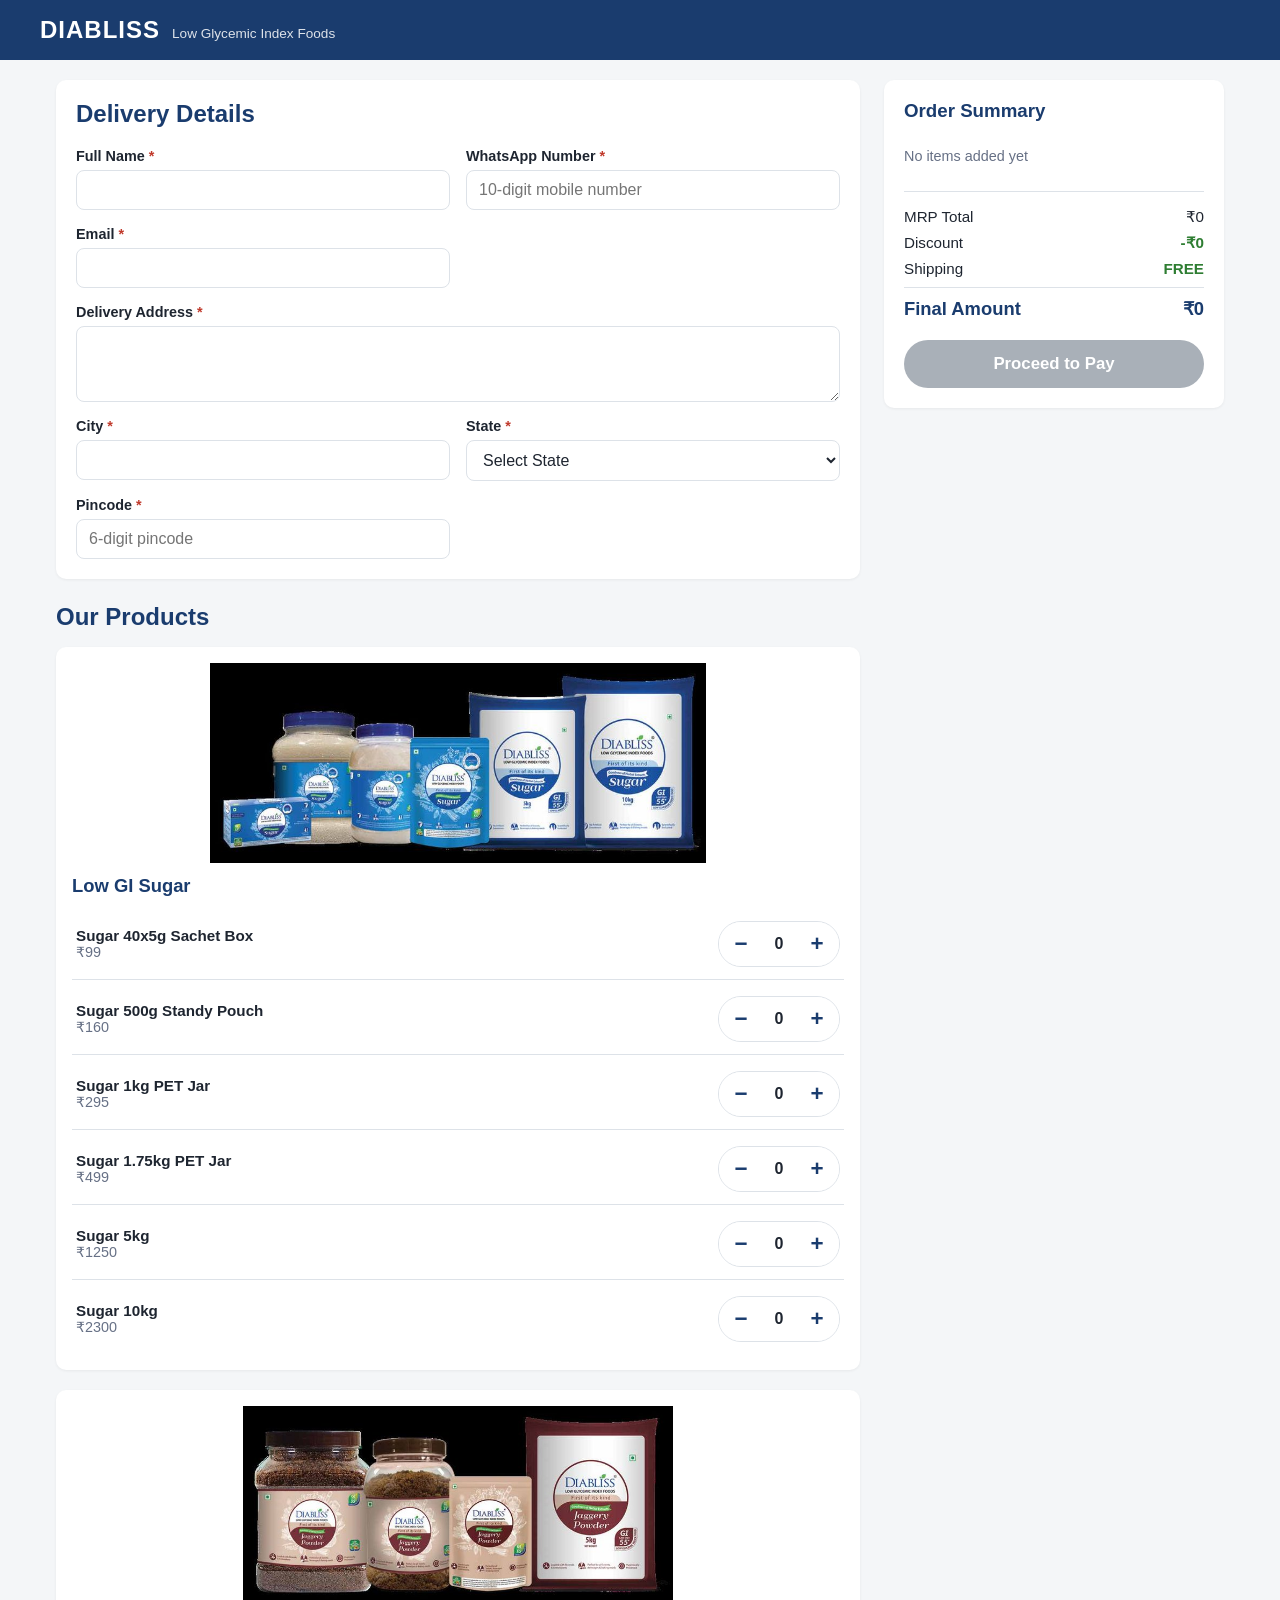
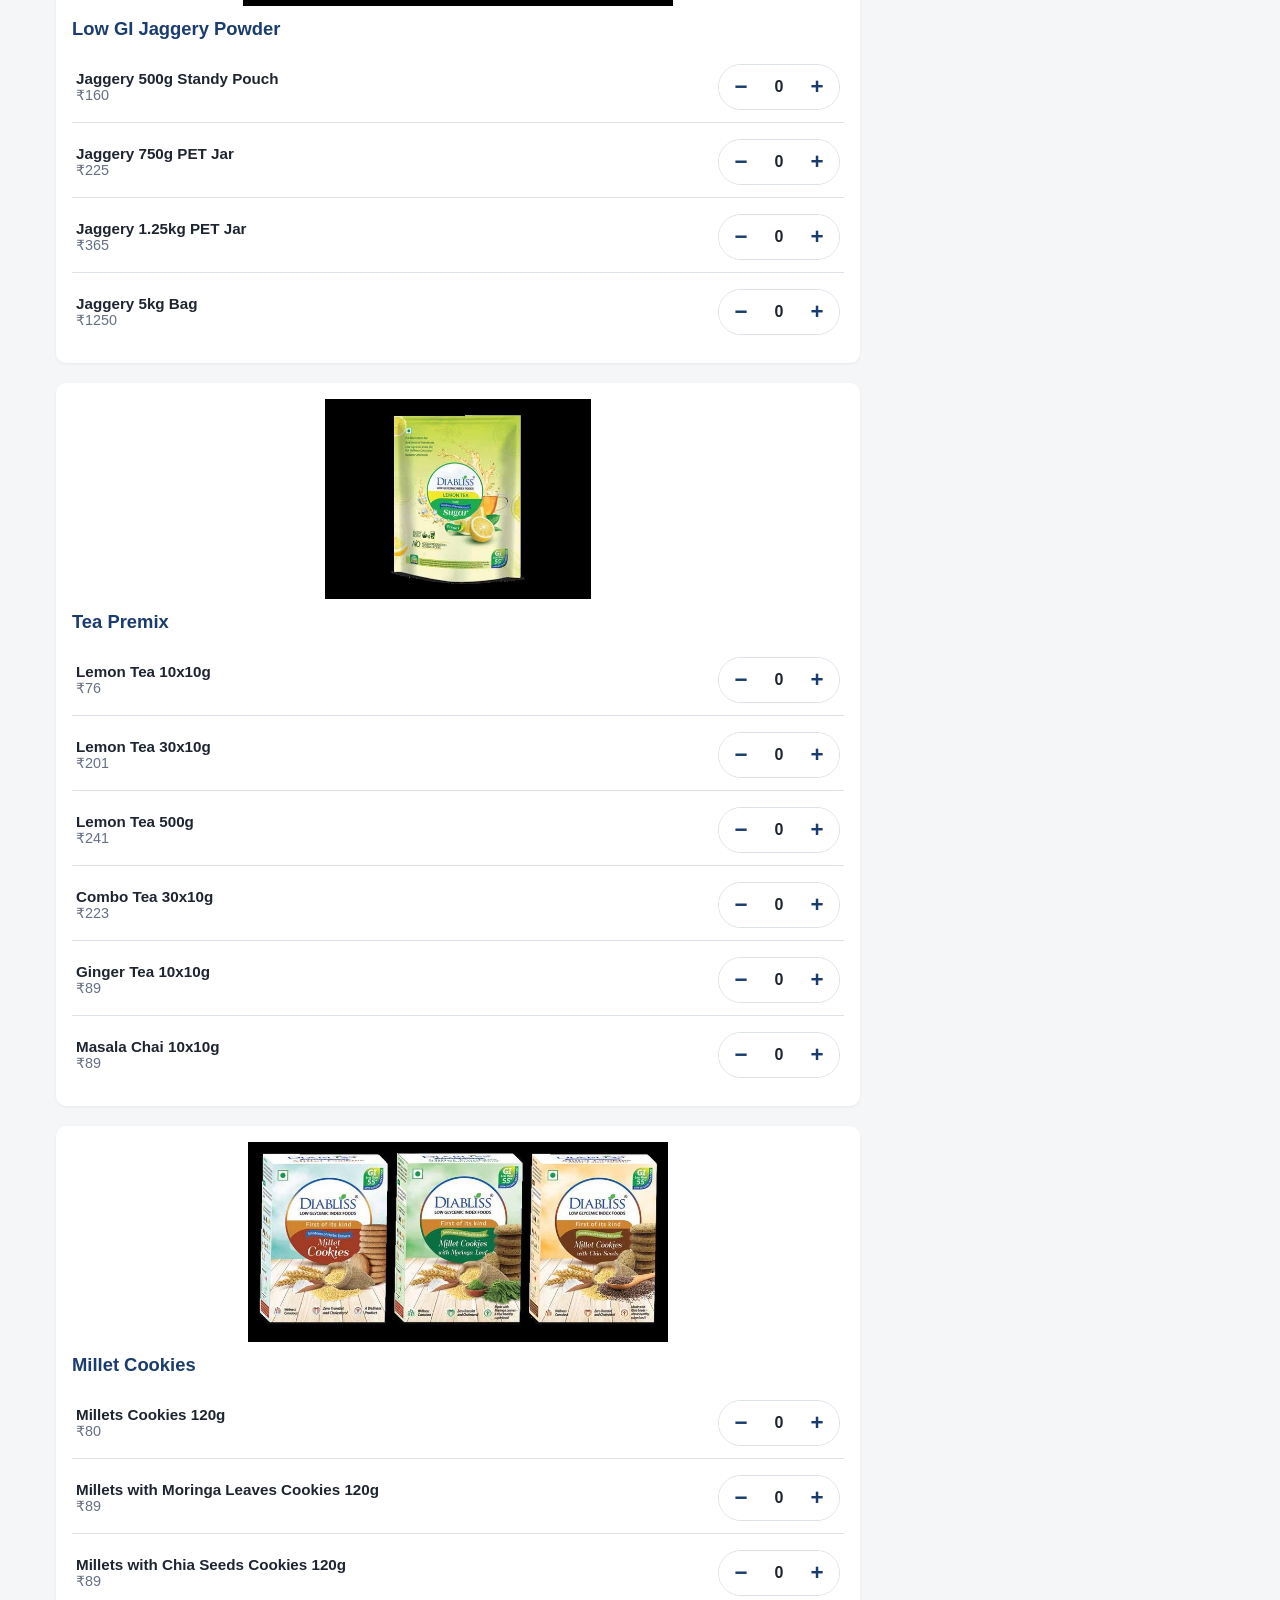
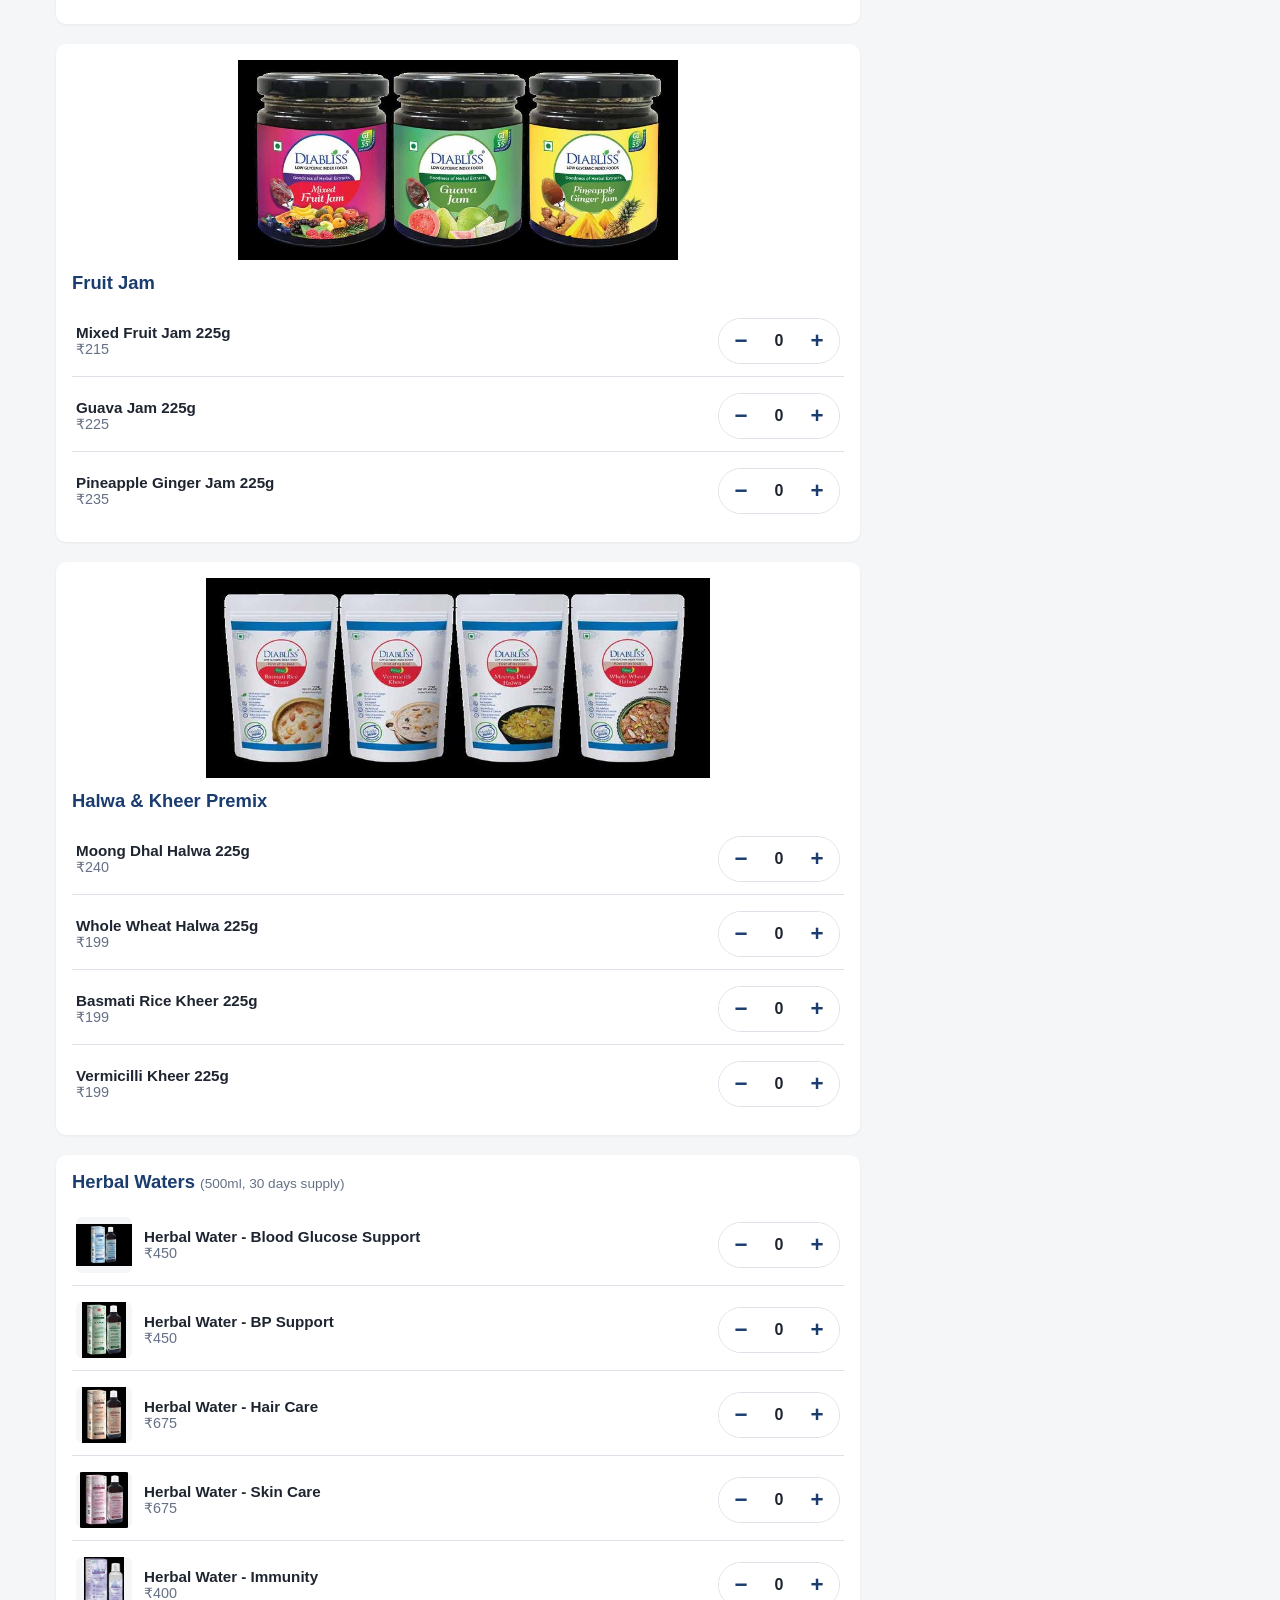
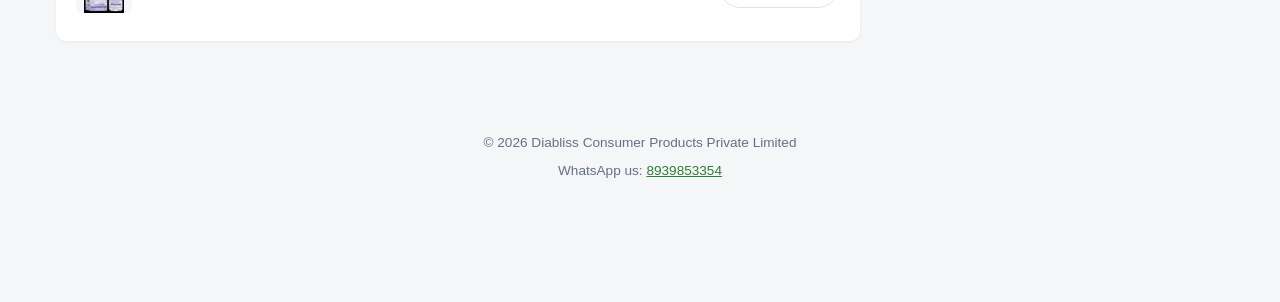
==== orders/index.html @ c4ac54f7 "Initial build: Diabliss B2C order portal Adds a mobile-first order portal under orders/ (lowgifoods." ====
<!DOCTYPE html>
<html lang="en">
<head>
<meta charset="UTF-8">
<meta name="viewport" content="width=device-width, initial-scale=1.0">
<title>Diabliss Consumer Products — Order Online</title>
<link rel="stylesheet" href="css/style.css">
</head>
<body>

<header class="site-header">
  <div class="brand">
    <span class="brand-name">DIABLISS</span>
    <span class="brand-tagline">Low Glycemic Index Foods</span>
  </div>
</header>

<main class="page">

  <div class="content-grid">

    <div class="main-col">

      <section class="order-form" id="order-form">
        <h2>Delivery Details</h2>

        <div class="form-grid">
          <div class="form-field">
            <label for="fullName">Full Name <span class="req">*</span></label>
            <input type="text" id="fullName" name="fullName" required autocomplete="name">
          </div>

          <div class="form-field">
            <label for="whatsapp">WhatsApp Number <span class="req">*</span></label>
            <input type="tel" id="whatsapp" name="whatsapp" required maxlength="10" pattern="[0-9]{10}" placeholder="10-digit mobile number" autocomplete="tel">
          </div>

          <div class="form-field">
            <label for="email">Email <span class="req">*</span></label>
            <input type="email" id="email" name="email" required autocomplete="email">
          </div>

          <div class="form-field form-field-wide">
            <label for="address">Delivery Address <span class="req">*</span></label>
            <textarea id="address" name="address" rows="3" required autocomplete="street-address"></textarea>
          </div>

          <div class="form-field">
            <label for="city">City <span class="req">*</span></label>
            <input type="text" id="city" name="city" required autocomplete="address-level2">
          </div>

          <div class="form-field">
            <label for="state">State <span class="req">*</span></label>
            <select id="state" name="state" required autocomplete="address-level1">
              <option value="">Select State</option>
              <option>Andhra Pradesh</option>
              <option>Arunachal Pradesh</option>
              <option>Assam</option>
              <option>Bihar</option>
              <option>Chhattisgarh</option>
              <option>Goa</option>
              <option>Gujarat</option>
              <option>Haryana</option>
              <option>Himachal Pradesh</option>
              <option>Jharkhand</option>
              <option>Karnataka</option>
              <option>Kerala</option>
              <option>Madhya Pradesh</option>
              <option>Maharashtra</option>
              <option>Manipur</option>
              <option>Meghalaya</option>
              <option>Mizoram</option>
              <option>Nagaland</option>
              <option>Odisha</option>
              <option>Punjab</option>
              <option>Rajasthan</option>
              <option>Sikkim</option>
              <option>Tamil Nadu</option>
              <option>Telangana</option>
              <option>Tripura</option>
              <option>Uttar Pradesh</option>
              <option>Uttarakhand</option>
              <option>West Bengal</option>
              <option>Andaman and Nicobar Islands</option>
              <option>Chandigarh</option>
              <option>Dadra and Nagar Haveli and Daman and Diu</option>
              <option>Delhi</option>
              <option>Jammu and Kashmir</option>
              <option>Ladakh</option>
              <option>Lakshadweep</option>
              <option>Puducherry</option>
            </select>
          </div>

          <div class="form-field">
            <label for="pincode">Pincode <span class="req">*</span></label>
            <input type="text" id="pincode" name="pincode" required maxlength="6" pattern="[0-9]{6}" placeholder="6-digit pincode" autocomplete="postal-code">
          </div>
        </div>
      </section>

      <section class="catalog" id="catalog">
        <h2>Our Products</h2>
        <div id="catalog-container"></div>
      </section>

    </div>

    <aside class="summary-panel" id="summary-panel">
      <div class="summary-inner">
        <h3 class="summary-title">Order Summary</h3>
        <div class="summary-items" id="summary-items">
          <p class="summary-empty">No items added yet</p>
        </div>
        <div class="summary-totals">
          <div class="summary-row">
            <span>MRP Total</span>
            <span id="summary-mrp">₹0</span>
          </div>
          <div class="summary-row summary-discount" id="summary-discount-row" hidden>
            <span id="summary-discount-label">Discount</span>
            <span id="summary-discount-amount">-₹0</span>
          </div>
          <div class="summary-row summary-shipping">
            <span>Shipping</span>
            <span>FREE</span>
          </div>
          <div class="summary-row summary-final">
            <span>Final Amount</span>
            <span id="summary-final">₹0</span>
          </div>
        </div>
        <button type="button" id="proceed-btn" class="proceed-btn" disabled>Proceed to Pay</button>
        <p class="payment-error" id="payment-error" hidden></p>
      </div>
    </aside>

  </div>

</main>

<footer class="site-footer">
  <p>&copy; <span id="year"></span> Diabliss Consumer Products Private Limited</p>
  <p>WhatsApp us: <a href="https://wa.me/918939853354">8939853354</a></p>
</footer>

<script src="js/config.js"></script>
<script src="js/products.js"></script>
<script src="js/cart.js"></script>
<script src="https://checkout.razorpay.com/v1/checkout.js"></script>
<script src="js/payment.js"></script>
<script>
  document.getElementById('year').textContent = new Date().getFullYear();
</script>
</body>
</html>
---- orders/css/style.css ----
:root {
  --blue: #1a3c6e;
  --green: #2e7d32;
  --white: #ffffff;
  --bg: #f4f6f8;
  --text: #1e2530;
  --text-muted: #667085;
  --border: #dde2e8;
  --danger: #c0392b;
  --radius: 10px;
}

* {
  box-sizing: border-box;
}

body {
  margin: 0;
  font-family: -apple-system, BlinkMacSystemFont, 'Segoe UI', Roboto, Helvetica, Arial, sans-serif;
  background: var(--bg);
  color: var(--text);
  padding-bottom: 90px;
}

h1, h2, h3 {
  color: var(--blue);
  margin-top: 0;
}

a {
  color: var(--green);
}

/* Header */

.site-header {
  background: var(--blue);
  color: var(--white);
  padding: 16px 20px;
}

.brand {
  max-width: 1200px;
  margin: 0 auto;
  display: flex;
  align-items: baseline;
  gap: 12px;
}

.brand-name {
  font-size: 1.5rem;
  font-weight: 800;
  letter-spacing: 1px;
}

.brand-tagline {
  font-size: 0.85rem;
  opacity: 0.85;
}

/* Layout */

.page {
  max-width: 1200px;
  margin: 0 auto;
  padding: 20px 16px 40px;
}

.content-grid {
  display: grid;
  grid-template-columns: 1fr;
  gap: 24px;
}

@media (min-width: 900px) {
  .content-grid {
    grid-template-columns: 1fr 340px;
    align-items: start;
  }
}

/* Order form */

.order-form {
  background: var(--white);
  border-radius: var(--radius);
  padding: 20px;
  margin-bottom: 24px;
  box-shadow: 0 1px 3px rgba(0, 0, 0, 0.06);
}

.form-grid {
  display: grid;
  grid-template-columns: 1fr;
  gap: 16px;
}

@media (min-width: 600px) {
  .form-grid {
    grid-template-columns: 1fr 1fr;
  }
  .form-field-wide {
    grid-column: 1 / -1;
  }
}

.form-field {
  display: flex;
  flex-direction: column;
  gap: 6px;
}

.form-field label {
  font-size: 0.9rem;
  font-weight: 600;
  color: var(--text);
}

.req {
  color: var(--danger);
}

.form-field input,
.form-field select,
.form-field textarea {
  padding: 10px 12px;
  border: 1px solid var(--border);
  border-radius: 8px;
  font-size: 1rem;
  font-family: inherit;
  background: var(--white);
  color: var(--text);
}

.form-field input:focus,
.form-field select:focus,
.form-field textarea:focus {
  outline: 2px solid var(--blue);
  outline-offset: 1px;
}

.form-field textarea {
  resize: vertical;
}

/* Catalog */

.catalog h2 {
  margin-bottom: 16px;
}

.category-section {
  background: var(--white);
  border-radius: var(--radius);
  padding: 16px;
  margin-bottom: 20px;
  box-shadow: 0 1px 3px rgba(0, 0, 0, 0.06);
}

.category-image {
  display: block;
  width: 100%;
  max-height: 200px;
  object-fit: contain;
  margin-bottom: 12px;
}

.category-title {
  margin-bottom: 12px;
  font-size: 1.15rem;
}

.category-subtitle {
  font-size: 0.85rem;
  font-weight: 400;
  color: var(--text-muted);
}

.product-list {
  display: flex;
  flex-direction: column;
  gap: 4px;
}

.product-row {
  display: flex;
  align-items: center;
  gap: 12px;
  padding: 12px 4px;
  border-bottom: 1px solid var(--border);
}

.product-row:last-child {
  border-bottom: none;
}

.product-thumb {
  width: 56px;
  height: 56px;
  object-fit: contain;
  flex-shrink: 0;
  border-radius: 6px;
  background: var(--bg);
}

.product-info {
  display: flex;
  flex-direction: column;
  flex: 1;
  min-width: 0;
}

.product-name {
  font-weight: 600;
  font-size: 0.95rem;
}

.product-mrp {
  color: var(--text-muted);
  font-size: 0.9rem;
}

/* Stepper */

.stepper {
  display: flex;
  align-items: center;
  gap: 0;
  flex-shrink: 0;
  border: 1px solid var(--border);
  border-radius: 999px;
  overflow: hidden;
}

.stepper-btn {
  width: 44px;
  height: 44px;
  border: none;
  background: var(--white);
  color: var(--blue);
  font-size: 1.4rem;
  font-weight: 700;
  cursor: pointer;
  display: flex;
  align-items: center;
  justify-content: center;
  touch-action: manipulation;
}

.stepper-btn:active {
  background: var(--bg);
}

.stepper-qty {
  min-width: 32px;
  text-align: center;
  font-weight: 700;
  font-size: 1rem;
}

/* Summary panel */

.summary-panel {
  background: var(--white);
  border-radius: var(--radius);
  box-shadow: 0 1px 3px rgba(0, 0, 0, 0.06);
}

.summary-inner {
  padding: 20px;
}

.summary-title {
  margin-bottom: 12px;
}

.summary-items {
  max-height: 260px;
  overflow-y: auto;
  margin-bottom: 12px;
}

.summary-empty {
  color: var(--text-muted);
  font-size: 0.9rem;
}

.summary-item {
  display: flex;
  justify-content: space-between;
  gap: 8px;
  font-size: 0.9rem;
  padding: 6px 0;
  border-bottom: 1px dashed var(--border);
}

.summary-item-name {
  flex: 1;
}

.summary-totals {
  border-top: 1px solid var(--border);
  padding-top: 12px;
}

.summary-row {
  display: flex;
  justify-content: space-between;
  padding: 4px 0;
  font-size: 0.95rem;
}

.summary-discount span:last-child {
  color: var(--green);
  font-weight: 600;
}

.summary-shipping span:last-child {
  color: var(--green);
  font-weight: 600;
}

.summary-final {
  font-size: 1.15rem;
  font-weight: 800;
  color: var(--blue);
  border-top: 1px solid var(--border);
  margin-top: 6px;
  padding-top: 10px;
}

.proceed-btn {
  width: 100%;
  margin-top: 16px;
  padding: 14px;
  font-size: 1.05rem;
  font-weight: 700;
  color: var(--white);
  background: var(--green);
  border: none;
  border-radius: 999px;
  cursor: pointer;
}

.proceed-btn:disabled {
  background: #a9b0b8;
  cursor: not-allowed;
}

.payment-error {
  margin-top: 12px;
  color: var(--danger);
  font-size: 0.85rem;
  line-height: 1.4;
}

@media (max-width: 899px) {
  .summary-panel {
    position: fixed;
    left: 0;
    right: 0;
    bottom: 0;
    z-index: 50;
    border-radius: 0;
    box-shadow: 0 -2px 10px rgba(0, 0, 0, 0.12);
  }

  .summary-inner {
    padding: 10px 16px;
  }

  .summary-title,
  .summary-items,
  .summary-row:not(.summary-final) {
    display: none;
  }

  .summary-totals {
    border-top: none;
    padding-top: 0;
  }

  .summary-final {
    border-top: none;
    margin-top: 0;
    padding-top: 0;
  }

  .proceed-btn {
    margin-top: 8px;
    padding: 12px;
  }

  .payment-error:not(:empty) {
    margin-top: 8px;
  }
}

/* Footer */

.site-footer {
  text-align: center;
  padding: 20px;
  color: var(--text-muted);
  font-size: 0.85rem;
}

/* Confirm page */

.confirm-page {
  display: flex;
  justify-content: center;
  padding-top: 40px;
}

.confirm-card {
  background: var(--white);
  border-radius: var(--radius);
  padding: 32px 24px;
  max-width: 560px;
  width: 100%;
  text-align: center;
  box-shadow: 0 1px 3px rgba(0, 0, 0, 0.06);
}

.confirm-icon {
  width: 56px;
  height: 56px;
  line-height: 56px;
  border-radius: 50%;
  background: var(--green);
  color: var(--white);
  font-size: 1.6rem;
  margin: 0 auto 16px;
}

.confirm-order-id {
  color: var(--text-muted);
  margin-bottom: 24px;
}

.confirm-summary {
  text-align: left;
  background: var(--bg);
  border-radius: 8px;
  padding: 16px;
  margin-bottom: 20px;
}

.confirm-items {
  margin-bottom: 12px;
}

.confirm-item,
.confirm-row {
  display: flex;
  justify-content: space-between;
  padding: 4px 0;
  font-size: 0.92rem;
}

.confirm-totals {
  border-top: 1px solid var(--border);
  padding-top: 8px;
}

.confirm-row-final {
  font-weight: 800;
  color: var(--blue);
  font-size: 1.05rem;
  border-top: 1px solid var(--border);
  margin-top: 6px;
  padding-top: 8px;
}

.confirm-address {
  margin-top: 16px;
  padding-top: 12px;
  border-top: 1px solid var(--border);
  font-size: 0.9rem;
  line-height: 1.5;
}

.confirm-dispatch {
  font-weight: 600;
}

.back-link {
  display: inline-block;
  margin-top: 16px;
  font-weight: 600;
}
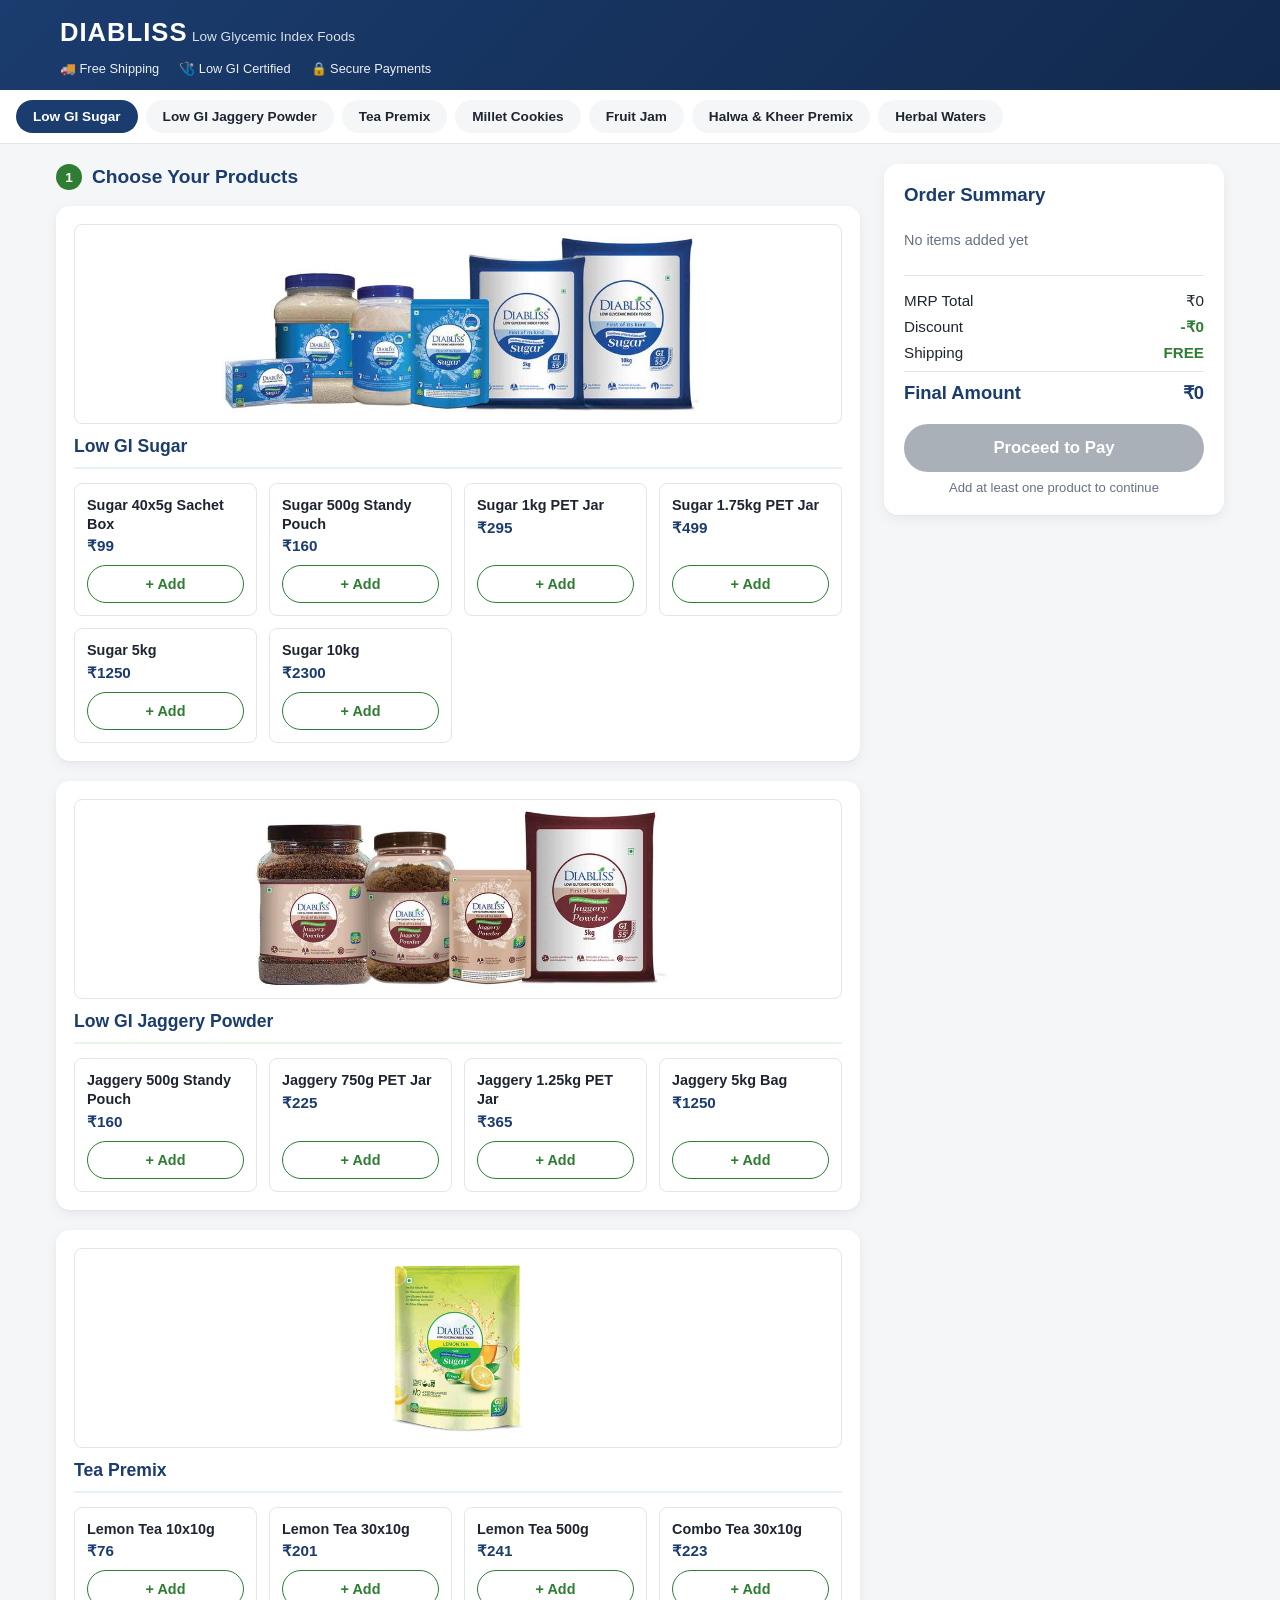
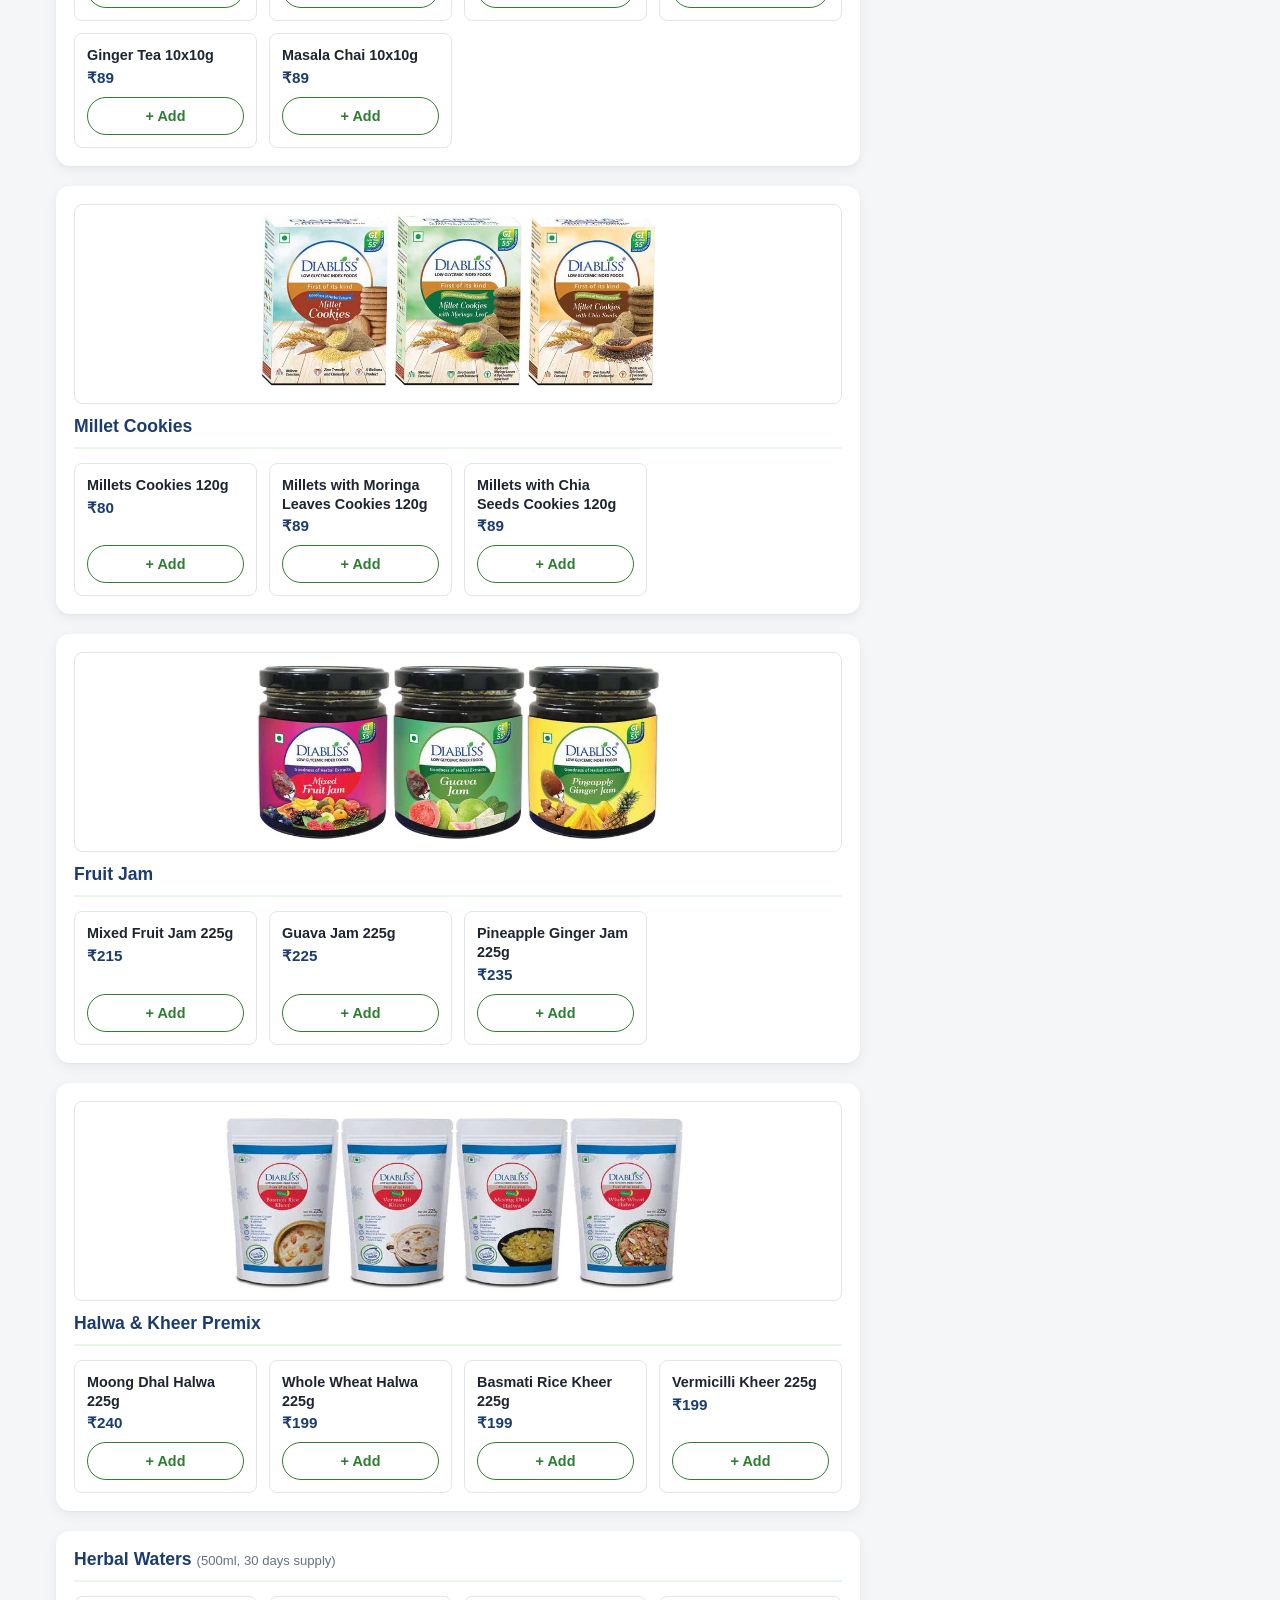
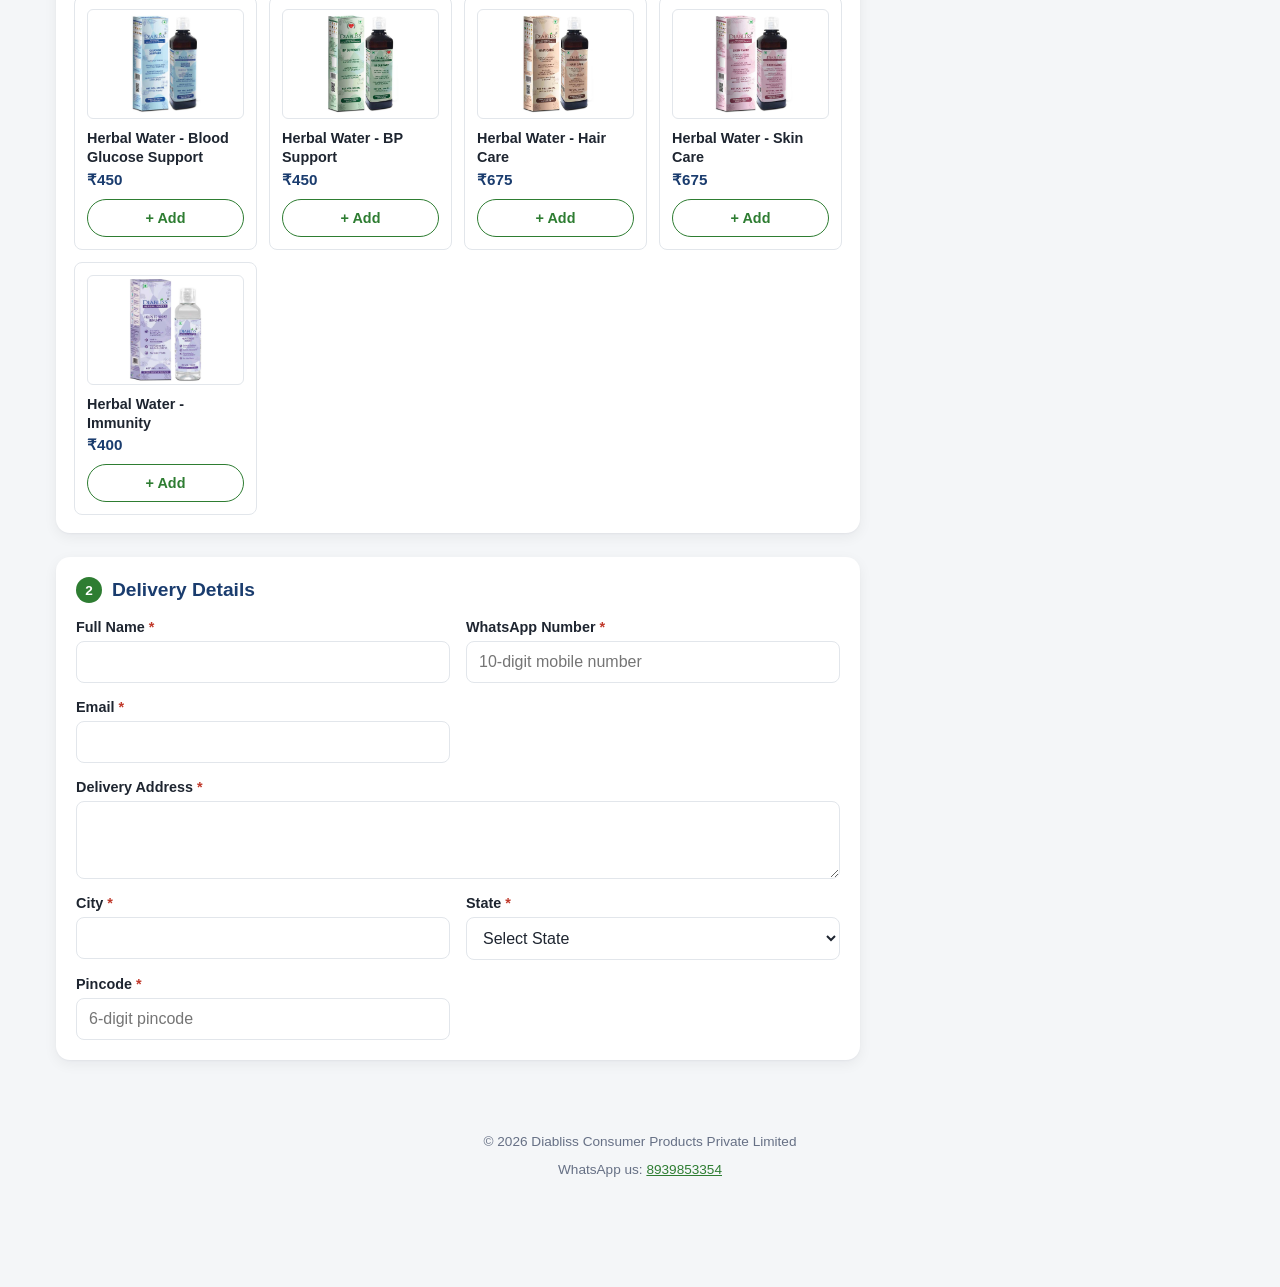
==== commit 7ad26030: "Redesign order portal UI/UX and fix product image backgrounds - Rebuild the catalog as a scannable p" ====
--- a/orders/index.html
+++ b/orders/index.html
@@ -9,11 +9,20 @@
 <body>
 
 <header class="site-header">
-  <div class="brand">
-    <span class="brand-name">DIABLISS</span>
-    <span class="brand-tagline">Low Glycemic Index Foods</span>
+  <div class="header-inner">
+    <div class="brand">
+      <span class="brand-name">DIABLISS</span>
+      <span class="brand-tagline">Low Glycemic Index Foods</span>
+    </div>
+  </div>
+  <div class="trust-bar">
+    <span>🚚 Free Shipping</span>
+    <span>🩺 Low GI Certified</span>
+    <span>🔒 Secure Payments</span>
   </div>
 </header>
+
+<nav class="category-nav" id="category-nav" aria-label="Jump to category"></nav>
 
 <main class="page">
 
@@ -21,8 +30,13 @@
 
     <div class="main-col">
 
+      <section class="catalog" id="catalog">
+        <h2><span class="step-badge">1</span> Choose Your Products</h2>
+        <div id="catalog-container"></div>
+      </section>
+
       <section class="order-form" id="order-form">
-        <h2>Delivery Details</h2>
+        <h2><span class="step-badge">2</span> Delivery Details</h2>
 
         <div class="form-grid">
           <div class="form-field">
@@ -100,15 +114,18 @@
         </div>
       </section>
 
-      <section class="catalog" id="catalog">
-        <h2>Our Products</h2>
-        <div id="catalog-container"></div>
-      </section>
-
     </div>
 
     <aside class="summary-panel" id="summary-panel">
-      <div class="summary-inner">
+      <button type="button" class="summary-toggle" id="summary-toggle" aria-expanded="false">
+        <span class="summary-toggle-info">
+          <span class="summary-toggle-count" id="toggle-item-count">0 items</span>
+          <span class="summary-toggle-amount" id="toggle-final-amount">₹0</span>
+        </span>
+        <span class="summary-toggle-icon" aria-hidden="true">▲</span>
+      </button>
+
+      <div class="summary-body" id="summary-body">
         <h3 class="summary-title">Order Summary</h3>
         <div class="summary-items" id="summary-items">
           <p class="summary-empty">No items added yet</p>
@@ -132,6 +149,7 @@
           </div>
         </div>
         <button type="button" id="proceed-btn" class="proceed-btn" disabled>Proceed to Pay</button>
+        <p class="proceed-hint" id="proceed-hint"></p>
         <p class="payment-error" id="payment-error" hidden></p>
       </div>
     </aside>
--- a/orders/css/style.css
+++ b/orders/css/style.css
@@ -1,17 +1,27 @@
 :root {
   --blue: #1a3c6e;
+  --blue-dark: #12294d;
   --green: #2e7d32;
+  --green-light: #e8f5e9;
   --white: #ffffff;
   --bg: #f4f6f8;
+  --card-bg: #ffffff;
   --text: #1e2530;
   --text-muted: #667085;
-  --border: #dde2e8;
+  --border: #e2e6eb;
   --danger: #c0392b;
-  --radius: 10px;
+  --radius: 14px;
+  --radius-sm: 8px;
+  --shadow: 0 1px 2px rgba(16, 24, 40, 0.04), 0 4px 14px rgba(16, 24, 40, 0.06);
+  --shadow-hover: 0 4px 10px rgba(16, 24, 40, 0.06), 0 10px 24px rgba(16, 24, 40, 0.1);
 }
 
 * {
   box-sizing: border-box;
+}
+
+html {
+  scroll-behavior: smooth;
 }
 
 body {
@@ -19,7 +29,7 @@
   font-family: -apple-system, BlinkMacSystemFont, 'Segoe UI', Roboto, Helvetica, Arial, sans-serif;
   background: var(--bg);
   color: var(--text);
-  padding-bottom: 90px;
+  padding-bottom: 76px;
 }
 
 h1, h2, h3 {
@@ -34,21 +44,21 @@
 /* Header */
 
 .site-header {
-  background: var(--blue);
+  background: linear-gradient(135deg, var(--blue) 0%, var(--blue-dark) 100%);
   color: var(--white);
-  padding: 16px 20px;
-}
-
-.brand {
+}
+
+.header-inner {
   max-width: 1200px;
   margin: 0 auto;
+  padding: 18px 20px 14px;
   display: flex;
   align-items: baseline;
   gap: 12px;
 }
 
 .brand-name {
-  font-size: 1.5rem;
+  font-size: 1.6rem;
   font-weight: 800;
   letter-spacing: 1px;
 }
@@ -56,6 +66,56 @@
 .brand-tagline {
   font-size: 0.85rem;
   opacity: 0.85;
+}
+
+.trust-bar {
+  max-width: 1200px;
+  margin: 0 auto;
+  padding: 0 20px 14px;
+  display: flex;
+  flex-wrap: wrap;
+  gap: 8px 20px;
+  font-size: 0.8rem;
+  opacity: 0.92;
+}
+
+/* Category nav */
+
+.category-nav {
+  position: sticky;
+  top: 0;
+  z-index: 40;
+  display: flex;
+  gap: 8px;
+  overflow-x: auto;
+  padding: 10px 16px;
+  background: var(--white);
+  border-bottom: 1px solid var(--border);
+  -webkit-overflow-scrolling: touch;
+  scrollbar-width: none;
+}
+
+.category-nav::-webkit-scrollbar {
+  display: none;
+}
+
+.category-pill {
+  flex-shrink: 0;
+  padding: 8px 16px;
+  border-radius: 999px;
+  background: var(--bg);
+  color: var(--text);
+  font-size: 0.85rem;
+  font-weight: 600;
+  text-decoration: none;
+  white-space: nowrap;
+  border: 1px solid transparent;
+  transition: background 0.15s, color 0.15s, border-color 0.15s;
+}
+
+.category-pill.active {
+  background: var(--blue);
+  color: var(--white);
 }
 
 /* Layout */
@@ -79,14 +139,37 @@
   }
 }
 
+.catalog h2,
+.order-form h2 {
+  display: flex;
+  align-items: center;
+  gap: 10px;
+  margin-bottom: 16px;
+  font-size: 1.2rem;
+}
+
+.step-badge {
+  display: inline-flex;
+  align-items: center;
+  justify-content: center;
+  width: 26px;
+  height: 26px;
+  border-radius: 50%;
+  background: var(--green);
+  color: var(--white);
+  font-size: 0.85rem;
+  font-weight: 700;
+  flex-shrink: 0;
+}
+
 /* Order form */
 
 .order-form {
-  background: var(--white);
+  background: var(--card-bg);
   border-radius: var(--radius);
   padding: 20px;
-  margin-bottom: 24px;
-  box-shadow: 0 1px 3px rgba(0, 0, 0, 0.06);
+  margin-top: 24px;
+  box-shadow: var(--shadow);
 }
 
 .form-grid {
@@ -123,38 +206,37 @@
 .form-field input,
 .form-field select,
 .form-field textarea {
-  padding: 10px 12px;
+  padding: 11px 12px;
   border: 1px solid var(--border);
-  border-radius: 8px;
+  border-radius: var(--radius-sm);
   font-size: 1rem;
   font-family: inherit;
   background: var(--white);
   color: var(--text);
+  transition: border-color 0.15s, box-shadow 0.15s;
 }
 
 .form-field input:focus,
 .form-field select:focus,
 .form-field textarea:focus {
-  outline: 2px solid var(--blue);
-  outline-offset: 1px;
+  outline: none;
+  border-color: var(--blue);
+  box-shadow: 0 0 0 3px rgba(26, 60, 110, 0.12);
 }
 
 .form-field textarea {
   resize: vertical;
 }
 
-/* Catalog */
-
-.catalog h2 {
-  margin-bottom: 16px;
-}
+/* Category sections */
 
 .category-section {
-  background: var(--white);
+  background: var(--card-bg);
   border-radius: var(--radius);
-  padding: 16px;
+  padding: 18px;
   margin-bottom: 20px;
-  box-shadow: 0 1px 3px rgba(0, 0, 0, 0.06);
+  box-shadow: var(--shadow);
+  scroll-margin-top: 130px;
 }
 
 .category-image {
@@ -163,82 +245,128 @@
   max-height: 200px;
   object-fit: contain;
   margin-bottom: 12px;
+  border-radius: var(--radius-sm);
+  background: var(--white);
+  border: 1px solid var(--border);
 }
 
 .category-title {
-  margin-bottom: 12px;
-  font-size: 1.15rem;
+  margin-bottom: 14px;
+  font-size: 1.1rem;
+  padding-bottom: 10px;
+  border-bottom: 2px solid var(--green-light);
 }
 
 .category-subtitle {
-  font-size: 0.85rem;
+  font-size: 0.82rem;
   font-weight: 400;
   color: var(--text-muted);
 }
 
-.product-list {
+/* Product grid + cards */
+
+.product-grid {
+  display: grid;
+  grid-template-columns: repeat(auto-fill, minmax(180px, 1fr));
+  gap: 12px;
+}
+
+.product-card {
+  display: flex;
+  flex-direction: column;
+  gap: 10px;
+  background: var(--white);
+  border: 1px solid var(--border);
+  border-radius: var(--radius-sm);
+  padding: 12px;
+  transition: box-shadow 0.15s, border-color 0.15s;
+}
+
+.product-card:hover {
+  box-shadow: var(--shadow-hover);
+}
+
+.product-card.has-qty {
+  border-color: var(--green);
+  box-shadow: 0 0 0 2px var(--green-light);
+}
+
+.product-card-image {
+  width: 100%;
+  height: 110px;
+  object-fit: contain;
+  background: var(--white);
+  border: 1px solid var(--border);
+  border-radius: 6px;
+}
+
+.product-card-body {
   display: flex;
   flex-direction: column;
   gap: 4px;
-}
-
-.product-row {
-  display: flex;
+  flex: 1;
+}
+
+.product-card-name {
+  font-weight: 600;
+  font-size: 0.9rem;
+  line-height: 1.3;
+}
+
+.product-card-mrp {
+  color: var(--blue);
+  font-weight: 700;
+  font-size: 0.95rem;
+}
+
+/* Add button / Stepper toggle */
+
+.qty-control {
+  margin-top: auto;
+}
+
+.add-btn {
+  width: 100%;
+  padding: 10px;
+  border: 1.5px solid var(--green);
+  border-radius: 999px;
+  background: var(--white);
+  color: var(--green);
+  font-weight: 700;
+  font-size: 0.9rem;
+  cursor: pointer;
+  touch-action: manipulation;
+}
+
+.add-btn:active {
+  background: var(--green-light);
+}
+
+.stepper {
+  display: none;
   align-items: center;
-  gap: 12px;
-  padding: 12px 4px;
-  border-bottom: 1px solid var(--border);
-}
-
-.product-row:last-child {
-  border-bottom: none;
-}
-
-.product-thumb {
-  width: 56px;
-  height: 56px;
-  object-fit: contain;
-  flex-shrink: 0;
-  border-radius: 6px;
-  background: var(--bg);
-}
-
-.product-info {
-  display: flex;
-  flex-direction: column;
-  flex: 1;
-  min-width: 0;
-}
-
-.product-name {
-  font-weight: 600;
-  font-size: 0.95rem;
-}
-
-.product-mrp {
-  color: var(--text-muted);
-  font-size: 0.9rem;
-}
-
-/* Stepper */
-
-.stepper {
-  display: flex;
-  align-items: center;
-  gap: 0;
-  flex-shrink: 0;
+  justify-content: space-between;
   border: 1px solid var(--border);
   border-radius: 999px;
   overflow: hidden;
+  background: var(--green-light);
+}
+
+.qty-control.has-qty .add-btn {
+  display: none;
+}
+
+.qty-control.has-qty .stepper {
+  display: flex;
 }
 
 .stepper-btn {
-  width: 44px;
-  height: 44px;
+  width: 42px;
+  height: 42px;
   border: none;
-  background: var(--white);
-  color: var(--blue);
-  font-size: 1.4rem;
+  background: transparent;
+  color: var(--green);
+  font-size: 1.3rem;
   font-weight: 700;
   cursor: pointer;
   display: flex;
@@ -248,25 +376,30 @@
 }
 
 .stepper-btn:active {
-  background: var(--bg);
+  background: rgba(46, 125, 50, 0.15);
 }
 
 .stepper-qty {
-  min-width: 32px;
+  min-width: 24px;
   text-align: center;
   font-weight: 700;
   font-size: 1rem;
+  color: var(--text);
 }
 
 /* Summary panel */
 
 .summary-panel {
-  background: var(--white);
+  background: var(--card-bg);
   border-radius: var(--radius);
-  box-shadow: 0 1px 3px rgba(0, 0, 0, 0.06);
-}
-
-.summary-inner {
+  box-shadow: var(--shadow);
+}
+
+.summary-toggle {
+  display: none;
+}
+
+.summary-body {
   padding: 20px;
 }
 
@@ -340,11 +473,19 @@
   border: none;
   border-radius: 999px;
   cursor: pointer;
+  transition: background 0.15s;
 }
 
 .proceed-btn:disabled {
   background: #a9b0b8;
   cursor: not-allowed;
+}
+
+.proceed-hint {
+  margin: 8px 0 0;
+  text-align: center;
+  font-size: 0.82rem;
+  color: var(--text-muted);
 }
 
 .payment-error {
@@ -354,45 +495,79 @@
   line-height: 1.4;
 }
 
+@media (min-width: 900px) {
+  .summary-panel {
+    position: sticky;
+    top: 70px;
+  }
+}
+
 @media (max-width: 899px) {
+  body {
+    padding-bottom: calc(60px + env(safe-area-inset-bottom, 0px));
+  }
+
   .summary-panel {
     position: fixed;
     left: 0;
     right: 0;
     bottom: 0;
     z-index: 50;
-    border-radius: 0;
-    box-shadow: 0 -2px 10px rgba(0, 0, 0, 0.12);
-  }
-
-  .summary-inner {
-    padding: 10px 16px;
-  }
-
-  .summary-title,
-  .summary-items,
-  .summary-row:not(.summary-final) {
+    border-radius: 16px 16px 0 0;
+    box-shadow: 0 -2px 16px rgba(16, 24, 40, 0.16);
+    padding-bottom: env(safe-area-inset-bottom, 0px);
+  }
+
+  .summary-toggle {
+    display: flex;
+    align-items: center;
+    justify-content: space-between;
+    width: 100%;
+    padding: 12px 18px;
+    background: transparent;
+    border: none;
+    cursor: pointer;
+    font: inherit;
+    color: var(--text);
+  }
+
+  .summary-toggle-info {
+    display: flex;
+    align-items: baseline;
+    gap: 10px;
+  }
+
+  .summary-toggle-count {
+    font-size: 0.85rem;
+    color: var(--text-muted);
+  }
+
+  .summary-toggle-amount {
+    font-size: 1.1rem;
+    font-weight: 800;
+    color: var(--blue);
+  }
+
+  .summary-toggle-icon {
+    font-size: 0.75rem;
+    color: var(--text-muted);
+  }
+
+  .summary-body {
+    padding: 0 18px;
+    max-height: 0;
+    overflow: hidden;
+    transition: max-height 0.25s ease, padding 0.25s ease;
+  }
+
+  .summary-panel.expanded .summary-body {
+    max-height: 70vh;
+    overflow-y: auto;
+    padding: 6px 18px 18px;
+  }
+
+  .summary-panel:not(.expanded) .proceed-btn {
     display: none;
-  }
-
-  .summary-totals {
-    border-top: none;
-    padding-top: 0;
-  }
-
-  .summary-final {
-    border-top: none;
-    margin-top: 0;
-    padding-top: 0;
-  }
-
-  .proceed-btn {
-    margin-top: 8px;
-    padding: 12px;
-  }
-
-  .payment-error:not(:empty) {
-    margin-top: 8px;
   }
 }
 
@@ -420,7 +595,7 @@
   max-width: 560px;
   width: 100%;
   text-align: center;
-  box-shadow: 0 1px 3px rgba(0, 0, 0, 0.06);
+  box-shadow: var(--shadow);
 }
 
 .confirm-icon {
@@ -442,7 +617,7 @@
 .confirm-summary {
   text-align: left;
   background: var(--bg);
-  border-radius: 8px;
+  border-radius: var(--radius-sm);
   padding: 16px;
   margin-bottom: 20px;
 }
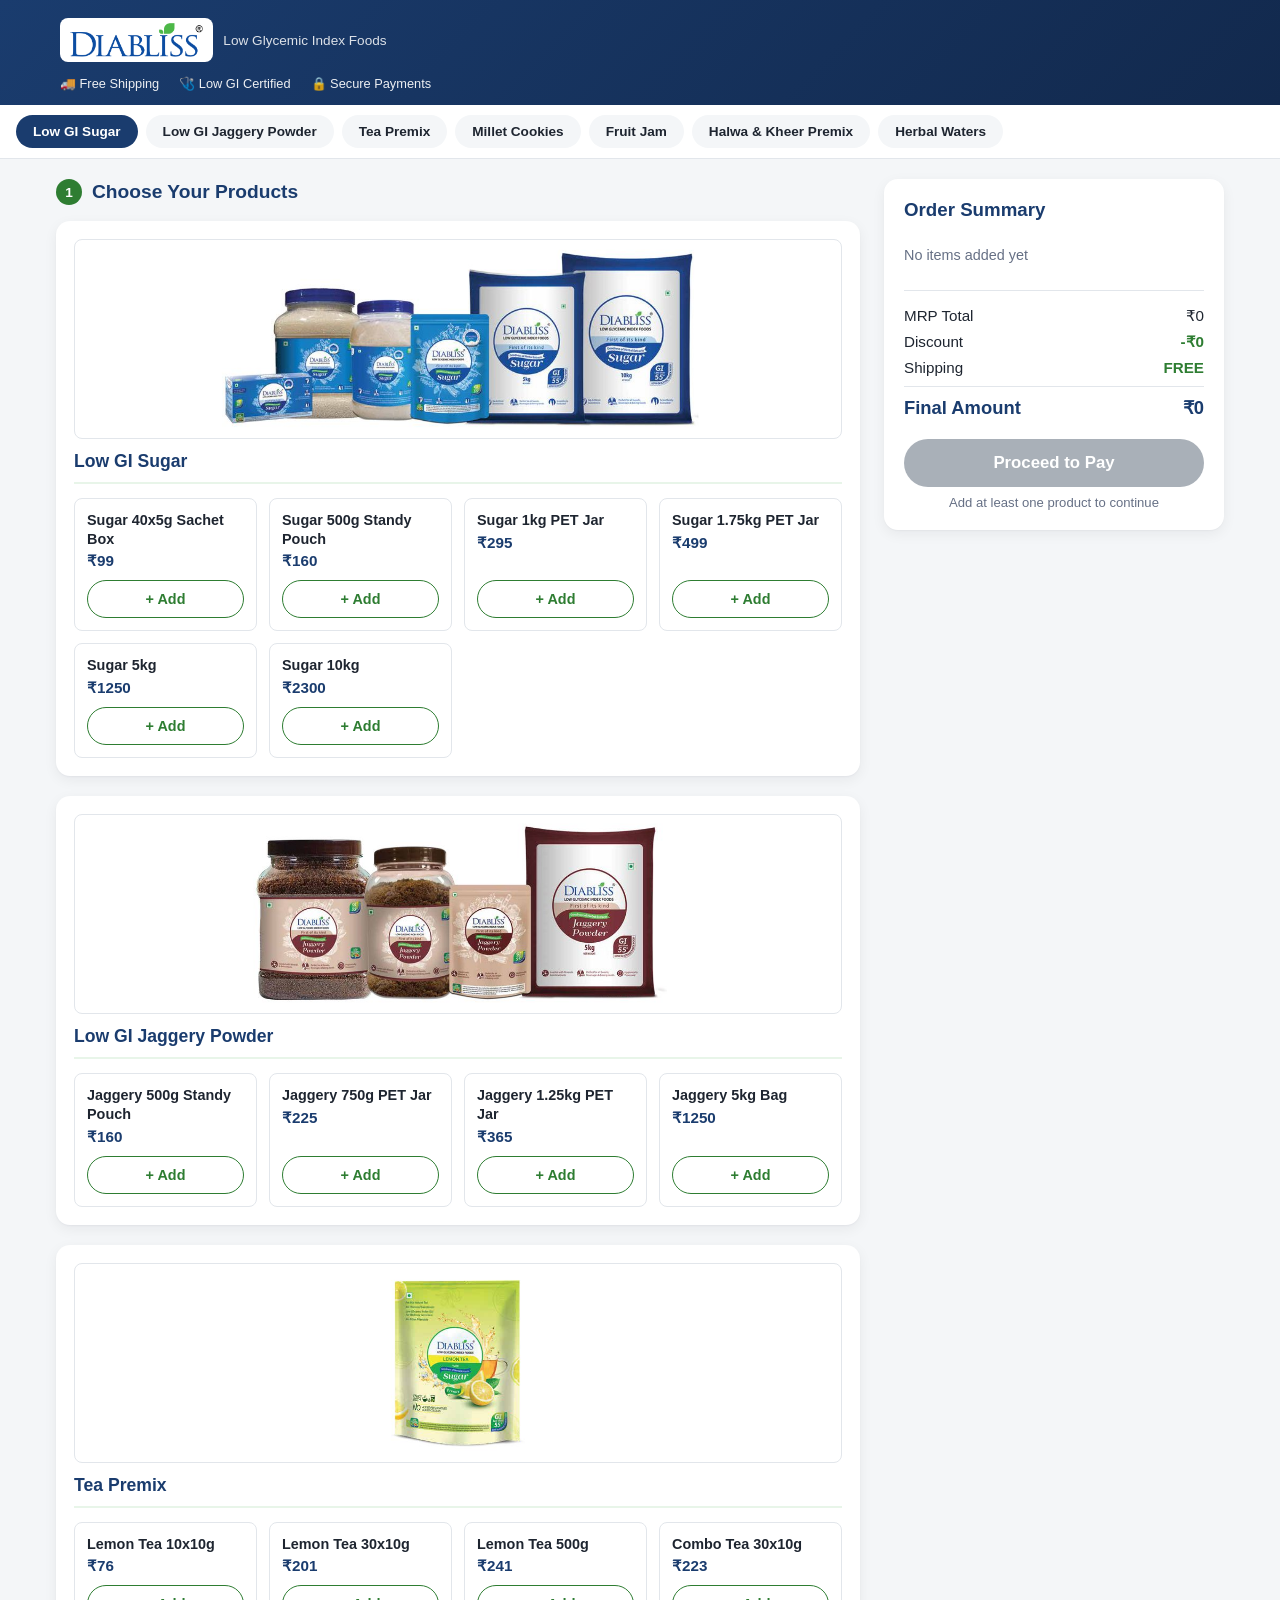
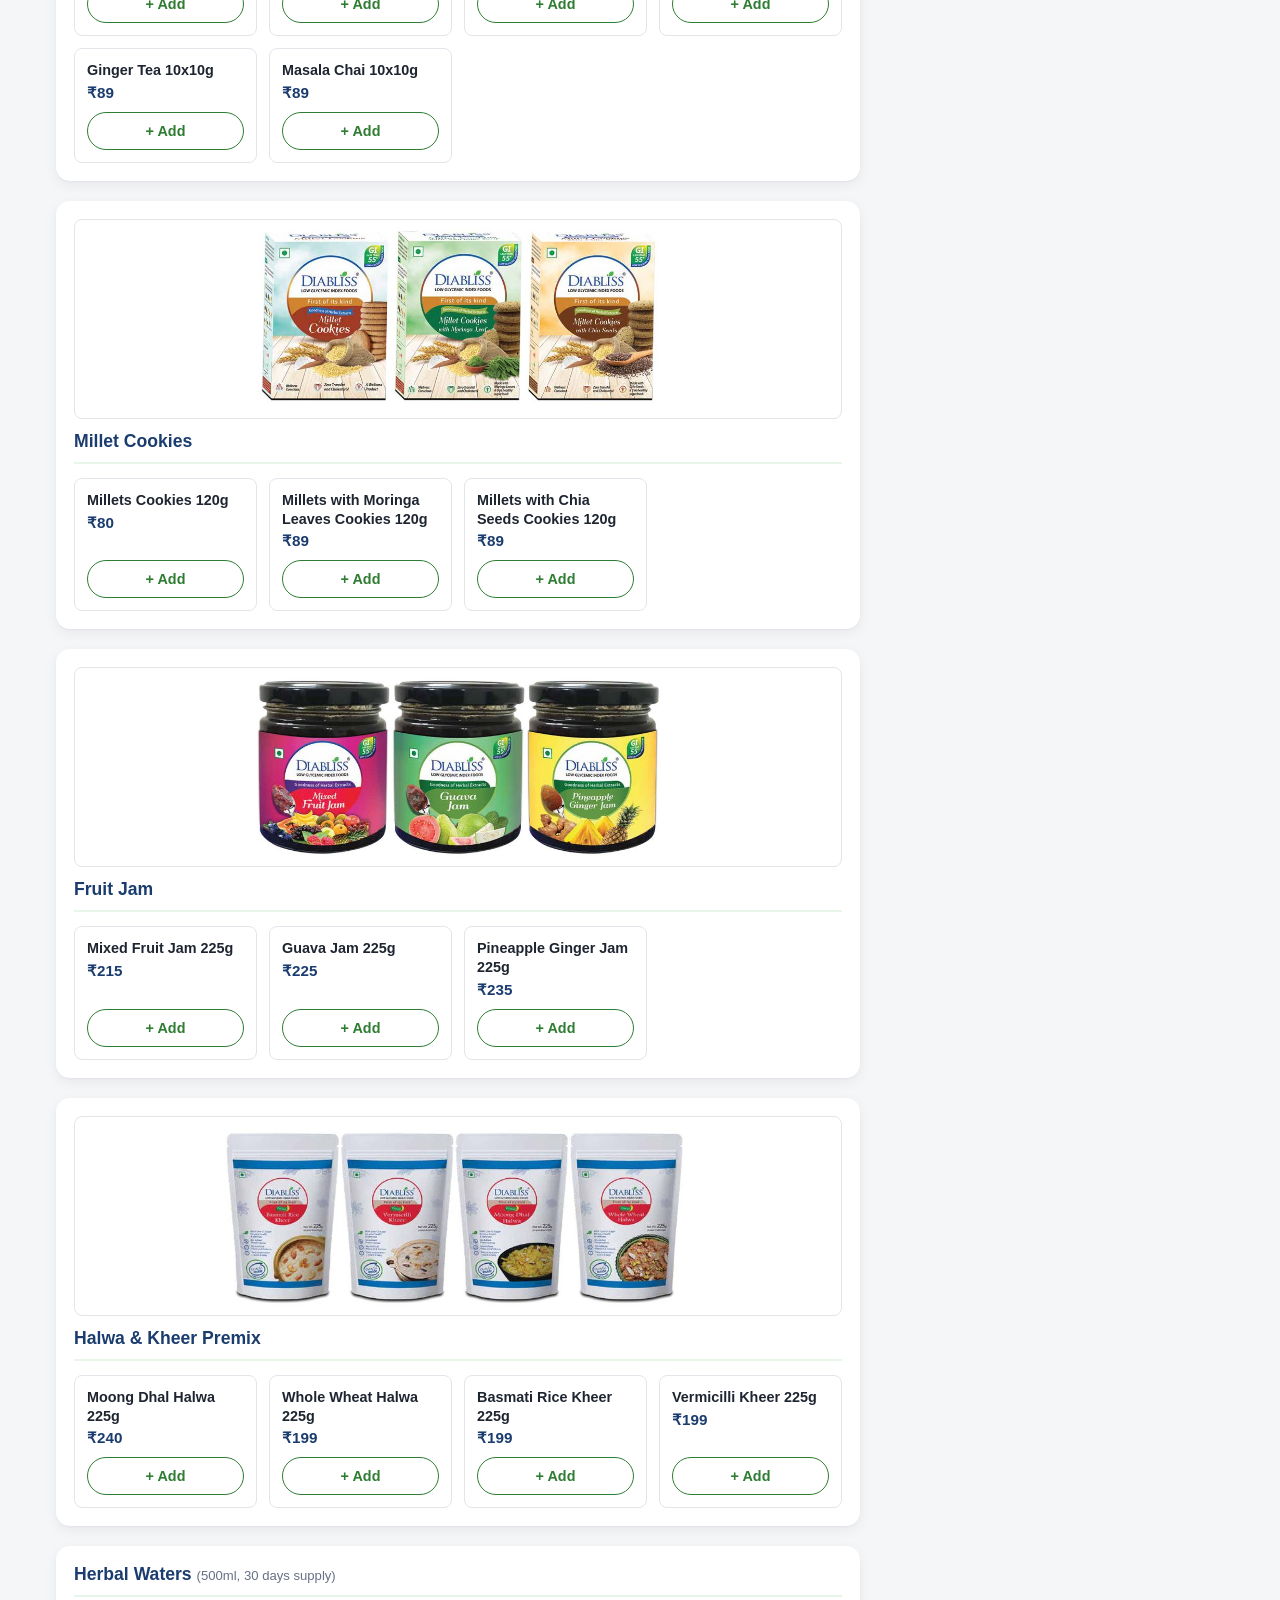
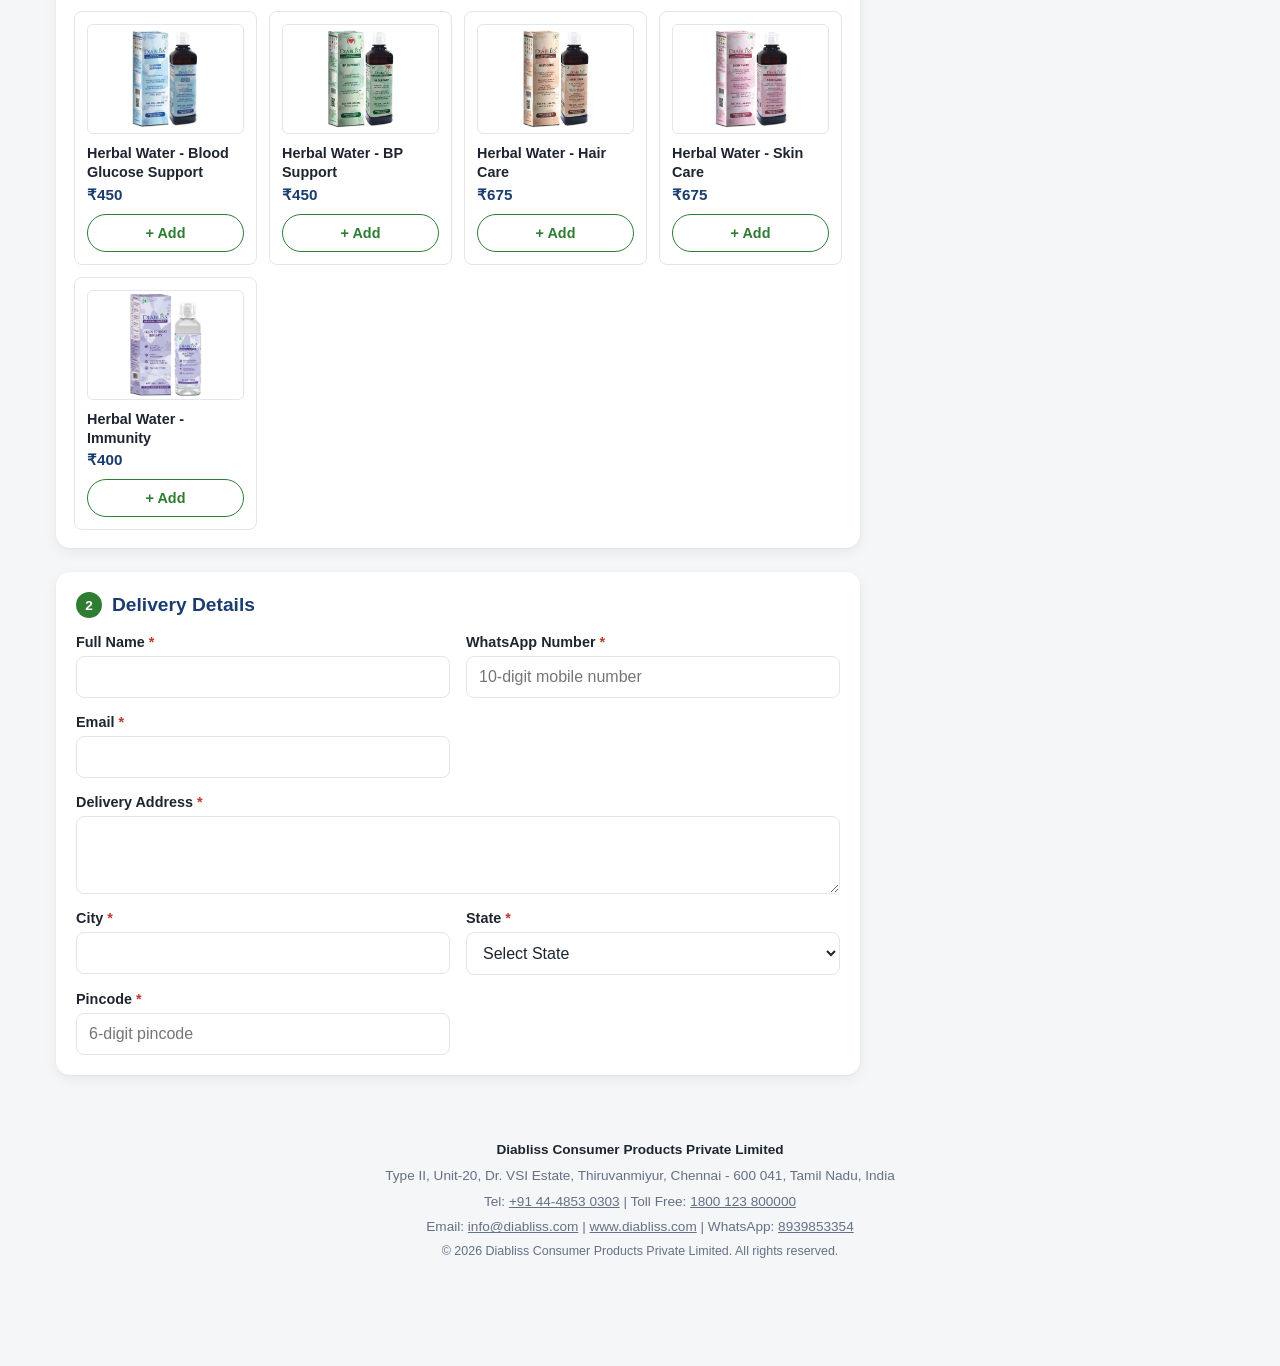
==== commit 0d40ba43: "Use official Diabliss logo and add full company details to footer Replace the plain-text wordmark wi" ====
--- a/orders/index.html
+++ b/orders/index.html
@@ -11,7 +11,7 @@
 <header class="site-header">
   <div class="header-inner">
     <div class="brand">
-      <span class="brand-name">DIABLISS</span>
+      <img class="brand-logo" src="images/logo.png" alt="Diabliss">
       <span class="brand-tagline">Low Glycemic Index Foods</span>
     </div>
   </div>
@@ -159,8 +159,17 @@
 </main>
 
 <footer class="site-footer">
-  <p>&copy; <span id="year"></span> Diabliss Consumer Products Private Limited</p>
-  <p>WhatsApp us: <a href="https://wa.me/918939853354">8939853354</a></p>
+  <p class="footer-company">Diabliss Consumer Products Private Limited</p>
+  <p class="footer-address">Type II, Unit-20, Dr. VSI Estate, Thiruvanmiyur, Chennai - 600 041, Tamil Nadu, India</p>
+  <p class="footer-contact">
+    Tel: <a href="tel:+914448530303">+91 44-4853 0303</a> | Toll Free: <a href="tel:1800123800000">1800 123 800000</a>
+  </p>
+  <p class="footer-contact">
+    Email: <a href="mailto:info@diabliss.com">info@diabliss.com</a> |
+    <a href="https://www.diabliss.com" target="_blank" rel="noopener">www.diabliss.com</a> |
+    WhatsApp: <a href="https://wa.me/918939853354">8939853354</a>
+  </p>
+  <p class="footer-copyright">&copy; <span id="year"></span> Diabliss Consumer Products Private Limited. All rights reserved.</p>
 </footer>
 
 <script src="js/config.js"></script>
--- a/orders/css/style.css
+++ b/orders/css/style.css
@@ -57,10 +57,19 @@
   gap: 12px;
 }
 
-.brand-name {
-  font-size: 1.6rem;
-  font-weight: 800;
-  letter-spacing: 1px;
+.brand {
+  display: flex;
+  align-items: center;
+  gap: 10px;
+}
+
+.brand-logo {
+  display: block;
+  height: 44px;
+  width: auto;
+  background: var(--white);
+  padding: 5px 10px;
+  border-radius: 8px;
 }
 
 .brand-tagline {
@@ -291,6 +300,26 @@
   box-shadow: 0 0 0 2px var(--green-light);
 }
 
+.product-card.out-of-stock {
+  opacity: 0.6;
+}
+
+.product-card.out-of-stock .product-card-image {
+  filter: grayscale(1);
+}
+
+.out-of-stock-label {
+  display: block;
+  text-align: center;
+  padding: 10px;
+  border-radius: 999px;
+  background: var(--bg);
+  border: 1px solid var(--border);
+  color: var(--text-muted);
+  font-weight: 700;
+  font-size: 0.85rem;
+}
+
 .product-card-image {
   width: 100%;
   height: 110px;
@@ -575,9 +604,29 @@
 
 .site-footer {
   text-align: center;
-  padding: 20px;
+  padding: 24px 20px;
   color: var(--text-muted);
   font-size: 0.85rem;
+  line-height: 1.6;
+}
+
+.site-footer p {
+  margin: 0 0 4px;
+}
+
+.footer-company {
+  font-weight: 700;
+  color: var(--text);
+}
+
+.footer-contact a {
+  color: var(--text-muted);
+  text-decoration: underline;
+}
+
+.footer-copyright {
+  margin-top: 12px;
+  font-size: 0.78rem;
 }
 
 /* Confirm page */
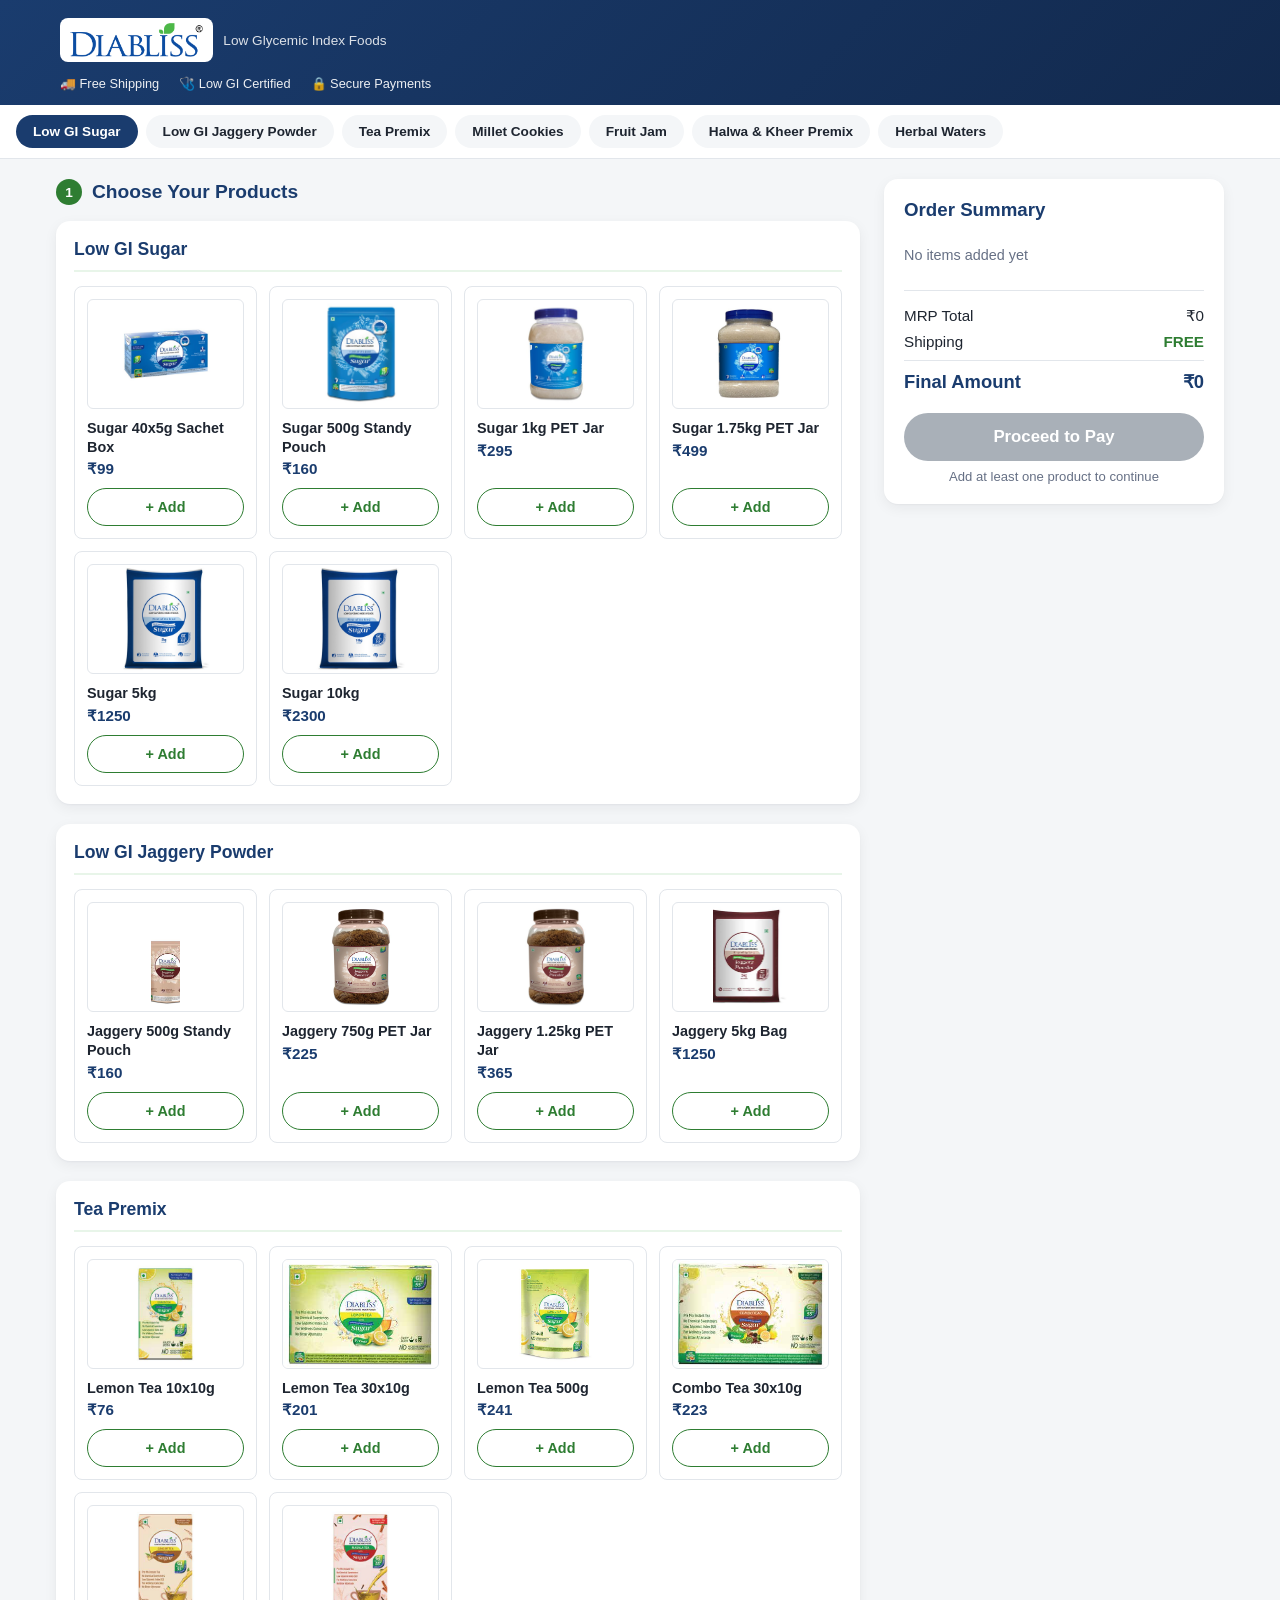
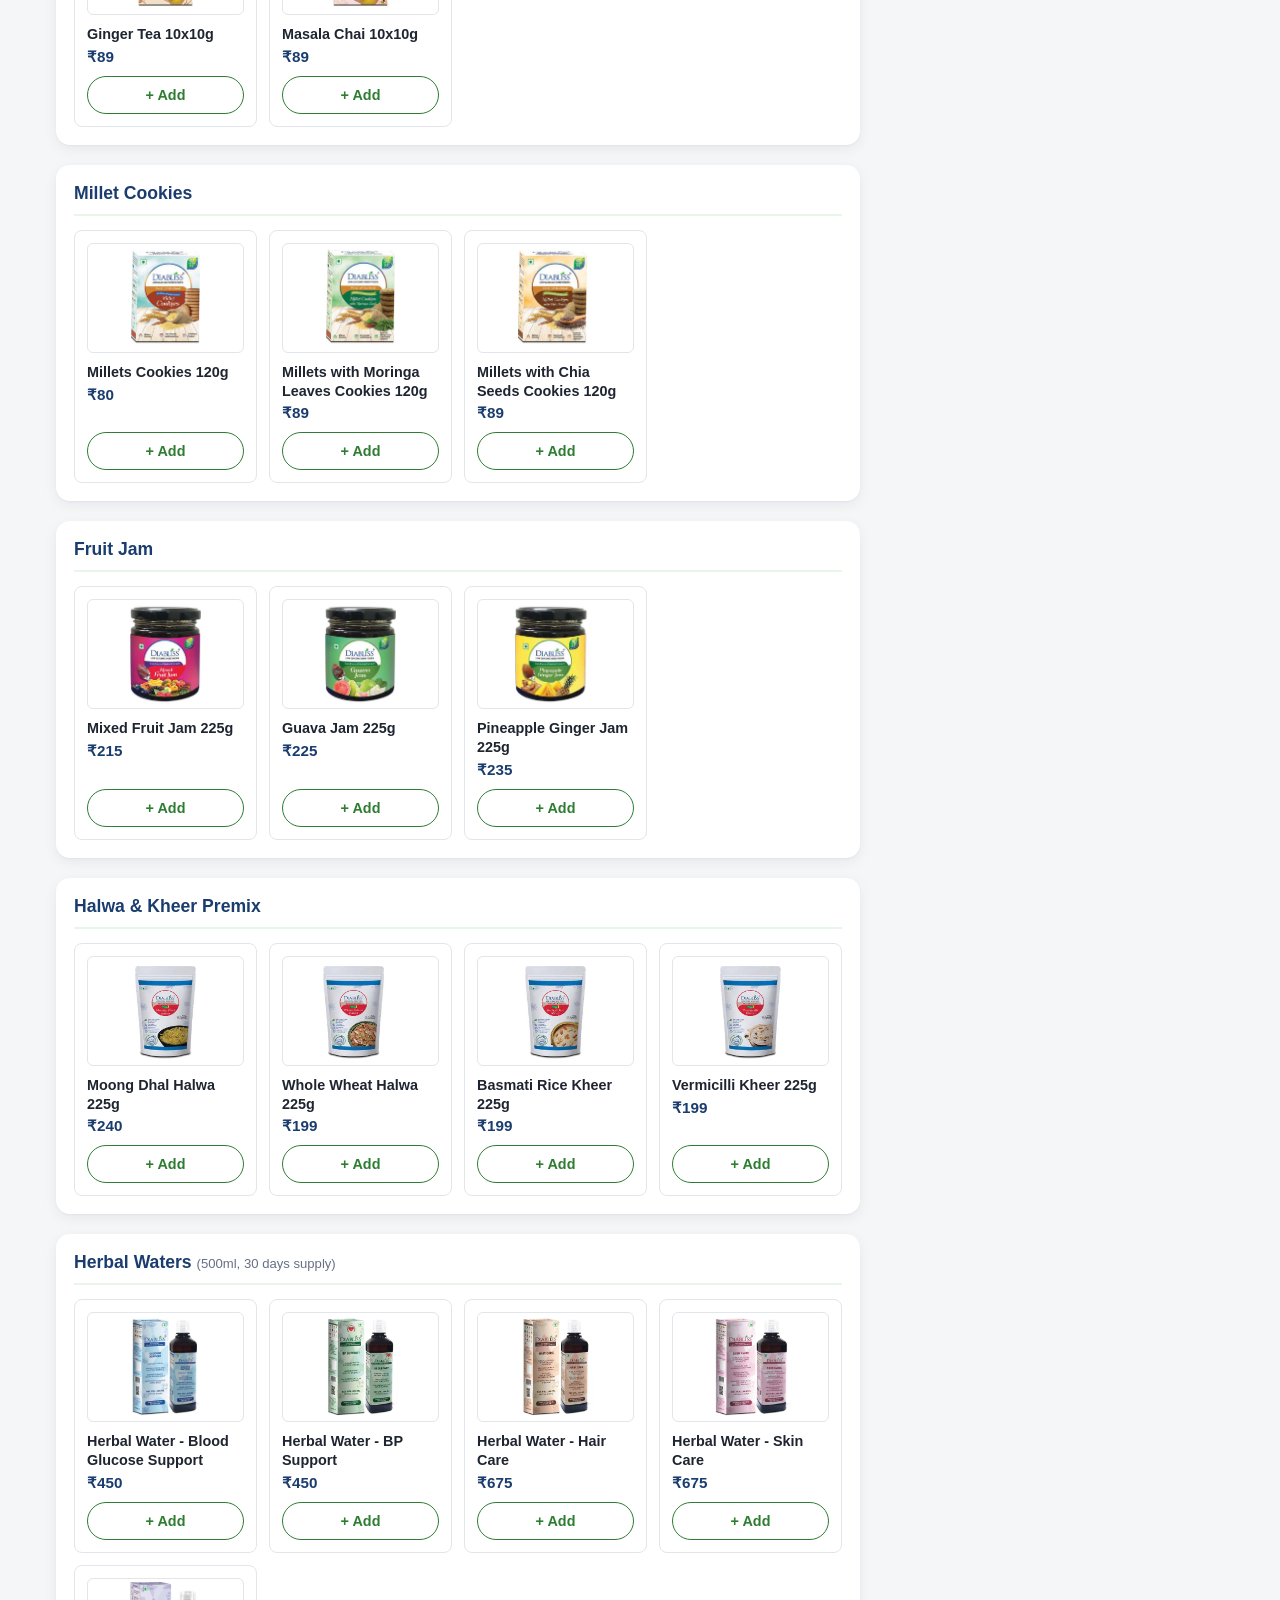
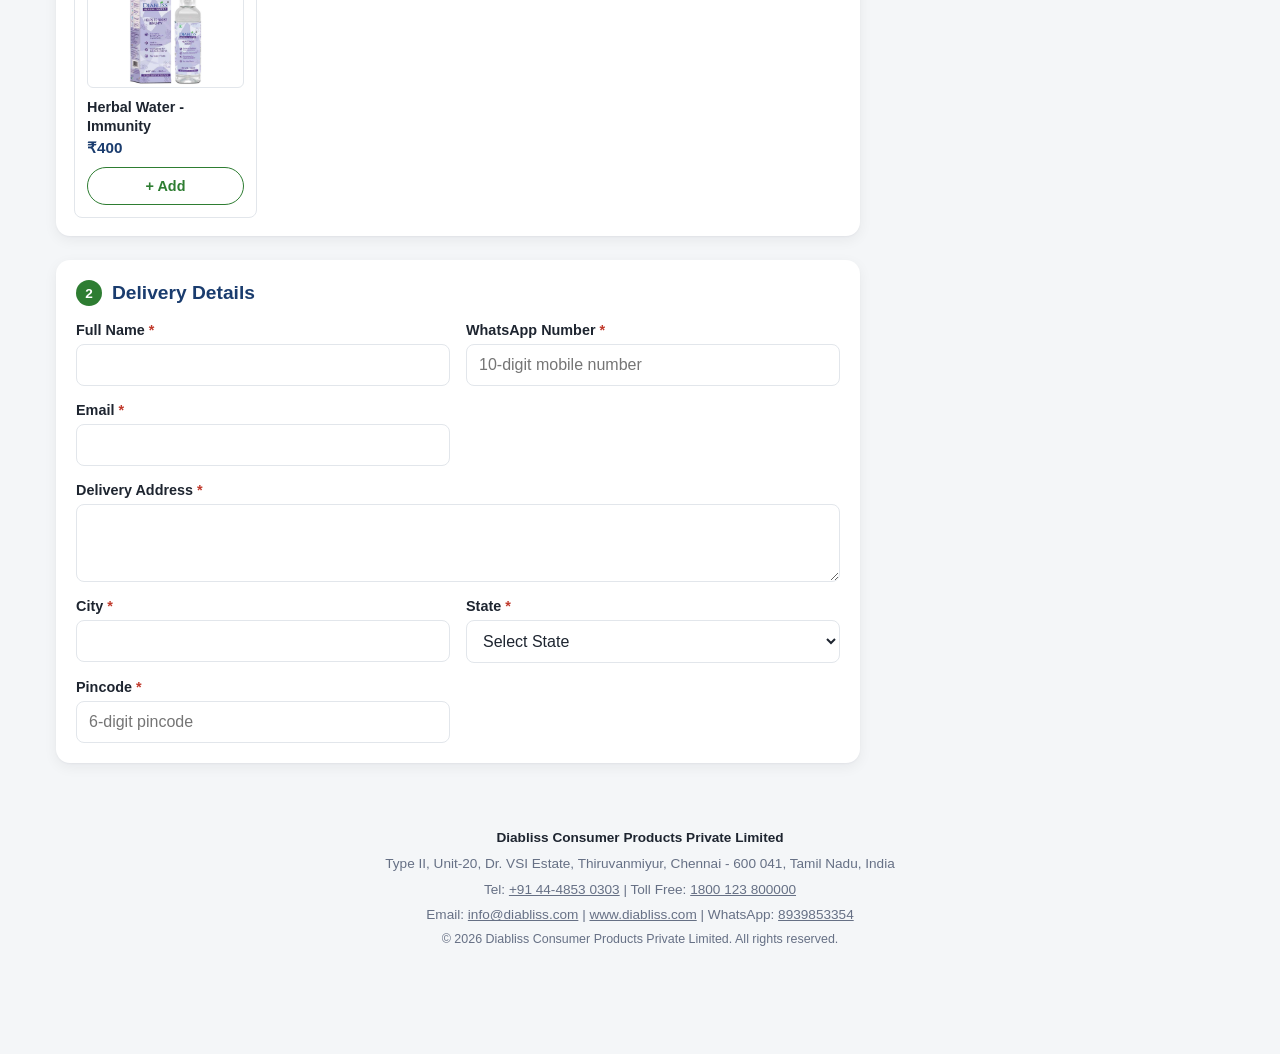
==== commit 32844caf: "Cache-bust stylesheet to fix stale gigantic logo on confirm page Browsers were serving a cached copy" ====
--- a/orders/index.html
+++ b/orders/index.html
@@ -4,7 +4,7 @@
 <meta charset="UTF-8">
 <meta name="viewport" content="width=device-width, initial-scale=1.0">
 <title>Diabliss Consumer Products — Order Online</title>
-<link rel="stylesheet" href="css/style.css">
+<link rel="stylesheet" href="css/style.css?v=2">
 </head>
 <body>
 
--- a/orders/css/style.css
+++ b/orders/css/style.css
@@ -472,6 +472,10 @@
   font-size: 0.95rem;
 }
 
+.summary-row[hidden] {
+  display: none;
+}
+
 .summary-discount span:last-child {
   color: var(--green);
   font-weight: 600;
